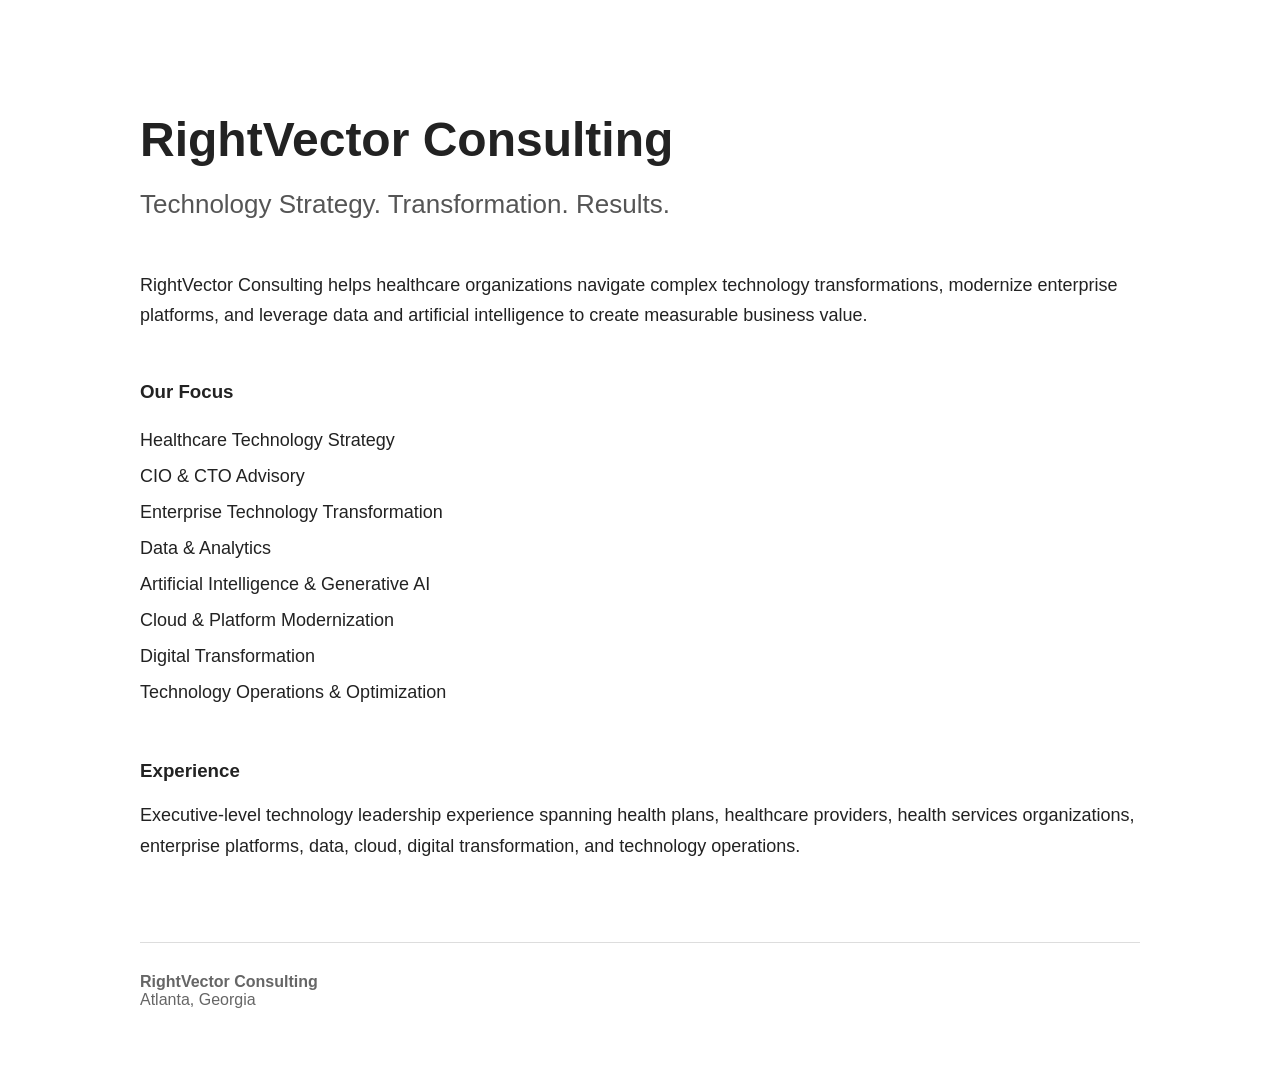
==== index.html @ 98f84974 "Create RightVector Consulting homepage" ====
<!DOCTYPE html>
<html lang="en">
<head>
    <meta charset="UTF-8">
    <meta name="viewport" content="width=device-width, initial-scale=1.0">

    <title>RightVector Consulting</title>

    <meta name="description"
          content="RightVector Consulting provides healthcare technology strategy,
          transformation, data, AI and executive advisory services.">

    <style>
        body {
            font-family: Arial, Helvetica, sans-serif;
            margin: 0;
            background: #ffffff;
            color: #222;
        }

        .container {
            max-width: 1000px;
            margin: auto;
            padding: 80px 30px;
        }

        h1 {
            font-size: 48px;
            margin-bottom: 10px;
        }

        h2 {
            font-size: 26px;
            font-weight: normal;
            color: #555;
            margin-bottom: 50px;
        }

        h3 {
            margin-top: 50px;
        }

        p {
            font-size: 18px;
            line-height: 1.7;
        }

        .services {
            line-height: 2;
            font-size: 18px;
        }

        footer {
            margin-top: 80px;
            padding-top: 30px;
            border-top: 1px solid #ddd;
            color: #666;
        }
    </style>
</head>

<body>

<div class="container">

    <h1>RightVector Consulting</h1>

    <h2>Technology Strategy. Transformation. Results.</h2>

    <p>
        RightVector Consulting helps healthcare organizations navigate
        complex technology transformations, modernize enterprise platforms,
        and leverage data and artificial intelligence to create measurable
        business value.
    </p>

    <h3>Our Focus</h3>

    <div class="services">
        Healthcare Technology Strategy<br>
        CIO & CTO Advisory<br>
        Enterprise Technology Transformation<br>
        Data & Analytics<br>
        Artificial Intelligence & Generative AI<br>
        Cloud & Platform Modernization<br>
        Digital Transformation<br>
        Technology Operations & Optimization
    </div>

    <h3>Experience</h3>

    <p>
        Executive-level technology leadership experience spanning health
        plans, healthcare providers, health services organizations,
        enterprise platforms, data, cloud, digital transformation,
        and technology operations.
    </p>

    <footer>
        <strong>RightVector Consulting</strong><br>
        Atlanta, Georgia
    </footer>

</div>

</body>
</html>
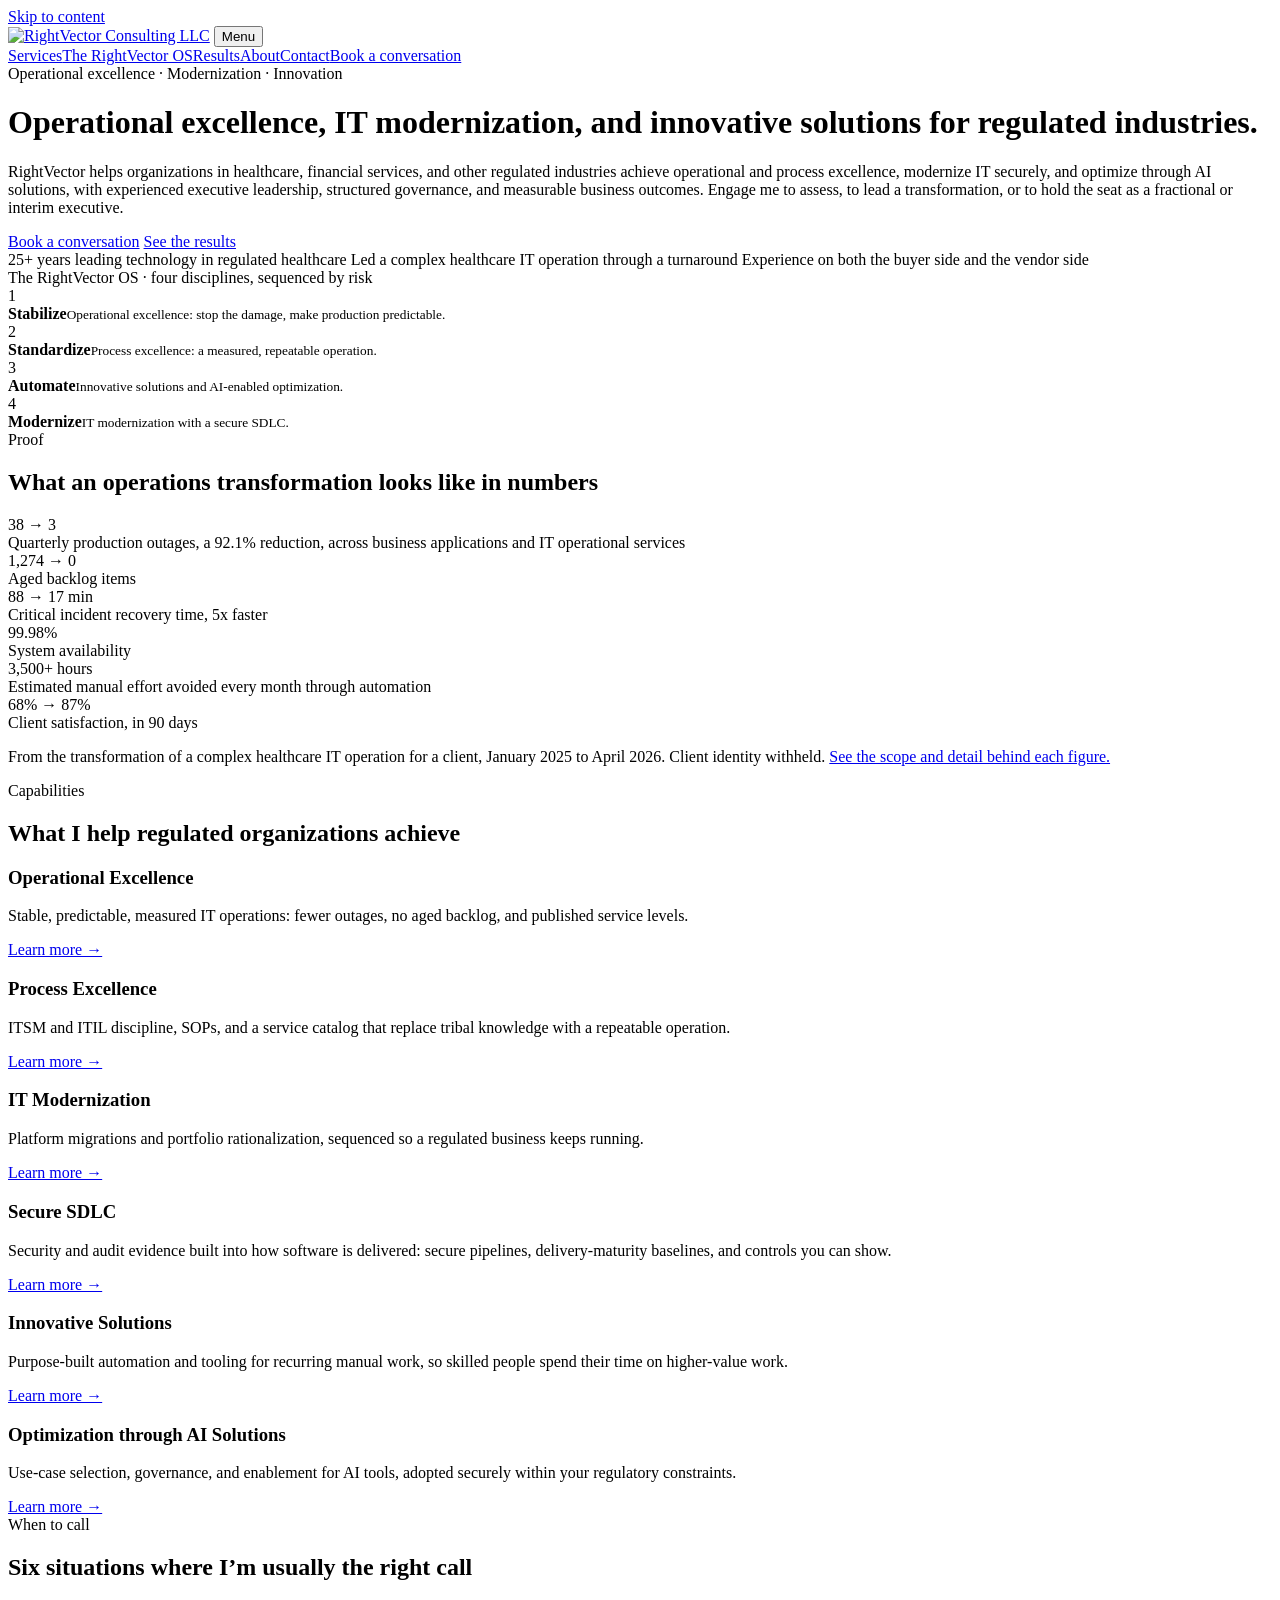
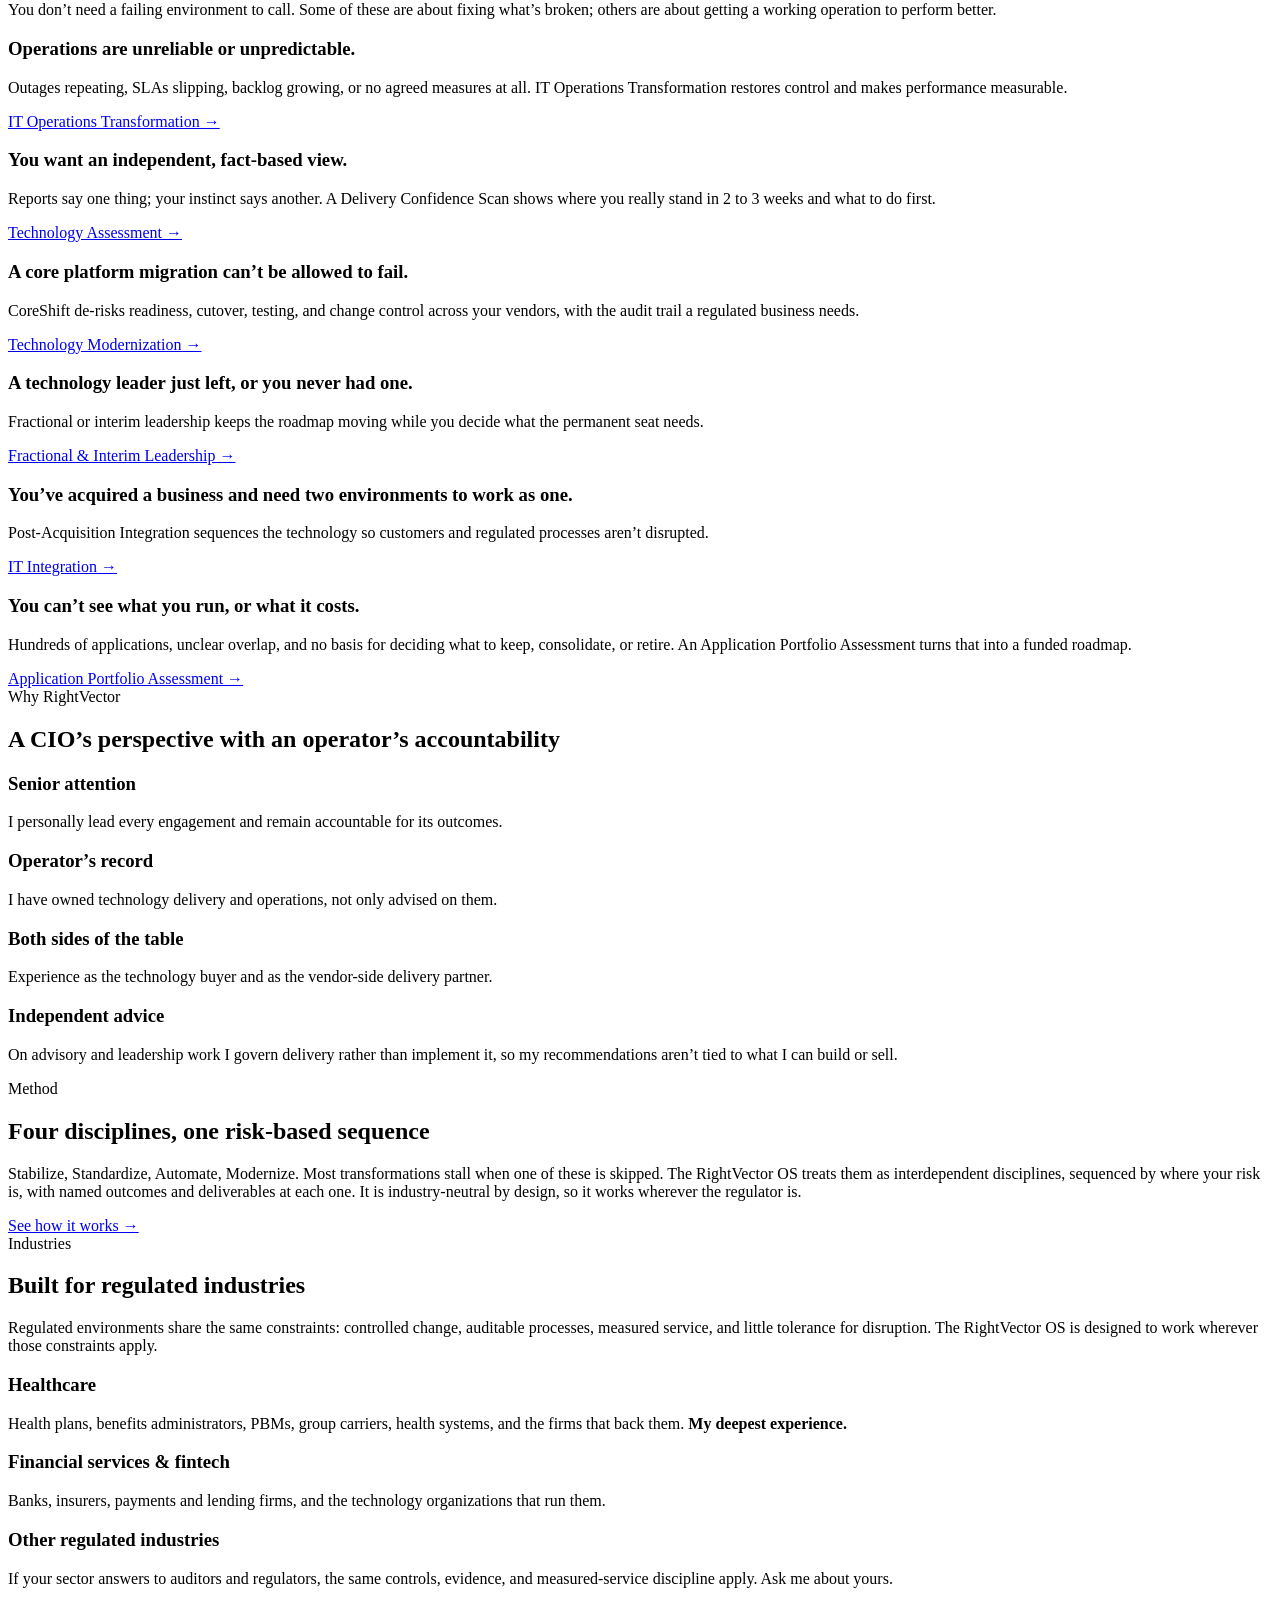
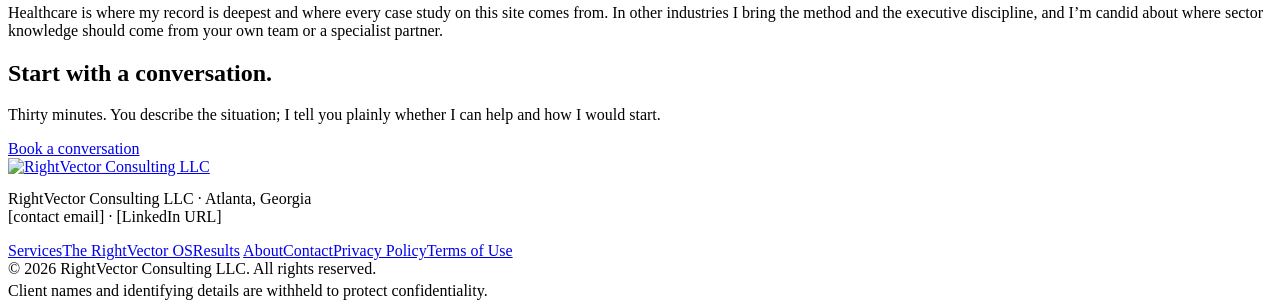
==== commit 08f1c4f3: "Update index.html" ====
--- a/index.html
+++ b/index.html
@@ -1,107 +1,166 @@
 <!DOCTYPE html>
 <html lang="en">
 <head>
-    <meta charset="UTF-8">
-    <meta name="viewport" content="width=device-width, initial-scale=1.0">
+<meta charset="utf-8">
+<meta name="viewport" content="width=device-width, initial-scale=1">
+<title>RightVector Consulting | Operational Excellence, IT Modernization &amp; Innovation</title>
+<meta name="description" content="Operational and process excellence, secure IT modernization, and AI-enabled optimization for healthcare and financial services organizations, led by an experienced executive.">
+<meta name="color-scheme" content="light dark">
+<meta property="og:type" content="website">
+<meta property="og:title" content="RightVector Consulting | Operational Excellence, IT Modernization &amp; Innovation">
+<meta property="og:description" content="Operational and process excellence, secure IT modernization, and AI-enabled optimization for healthcare and financial services organizations, led by an experienced executive.">
+<meta property="og:image" content="assets/rightvector-logo.png">
+<meta name="twitter:card" content="summary">
+<link rel="icon" type="image/png" sizes="32x32" href="assets/favicon-32.png">
+<link rel="icon" type="image/png" sizes="64x64" href="assets/favicon.png">
+<link rel="apple-touch-icon" href="assets/apple-touch-icon.png">
+<link rel="preconnect" href="https://fonts.googleapis.com">
+<link rel="preconnect" href="https://fonts.gstatic.com" crossorigin>
+<link href="https://fonts.googleapis.com/css2?family=Inter:wght@400;500;600;700&family=Space+Grotesk:wght@500;600;700&display=swap" rel="stylesheet">
+<link rel="stylesheet" href="styles.css">
+</head>
+<body>
+<a class="skip" href="#main">Skip to content</a>
+<nav class="top" aria-label="Main">
+  <div class="wrap">
+    <a class="brand" href="index.html" aria-label="RightVector Consulting LLC — home"><img class="logo-plate" src="assets/rightvector-logo-transparent.png" alt="RightVector Consulting LLC" width="155" height="44"></a>
+    <button class="nav-toggle" type="button" aria-expanded="false" aria-controls="nav-links">Menu</button>
+    <div class="nav-links" id="nav-links"><a href="services.html">Services</a><a href="os.html">The RightVector OS</a><a href="results.html">Results</a><a href="about.html">About</a><a href="contact.html">Contact</a><a class="nav-cta" href="contact.html#schedule">Book a conversation</a></div>
+  </div>
+</nav>
+<main id="main">
 
-    <title>RightVector Consulting</title>
+<header class="hero">
+  <div class="wrap">
+    <div>
+      <span class="kicker">Operational excellence · Modernization · Innovation</span>
+      <h1>Operational excellence, IT modernization, <span class="grad">and innovative solutions for regulated industries.</span></h1>
+      <p class="lead">RightVector helps organizations in healthcare, financial services, and other regulated industries achieve operational and process excellence, modernize IT securely, and optimize through AI solutions, with experienced executive leadership, structured governance, and measurable business outcomes. Engage me to assess, to lead a transformation, or to hold the seat as a fractional or interim executive.</p>
+      <div class="btn-row">
+        <a class="btn btn-primary" href="contact.html#schedule">Book a conversation</a>
+        <a class="btn btn-ghost" href="results.html">See the results</a>
+      </div>
+      <div class="trust">
+        <span>25+ years leading technology in regulated healthcare</span>
+        <span>Led a complex healthcare IT operation through a turnaround</span>
+        <span>Experience on both the buyer side and the vendor side</span>
+      </div>
+    </div>
+    <div class="ladder" aria-label="The RightVector OS: four disciplines">
+      <div class="cap">The RightVector OS · four disciplines, sequenced by risk</div>
+      <div class="step"><span class="n">1</span><div><b>Stabilize</b><small>Operational excellence: stop the damage, make production predictable.</small></div></div>
+      <div class="step"><span class="n">2</span><div><b>Standardize</b><small>Process excellence: a measured, repeatable operation.</small></div></div>
+      <div class="step"><span class="n">3</span><div><b>Automate</b><small>Innovative solutions and AI-enabled optimization.</small></div></div>
+      <div class="step"><span class="n">4</span><div><b>Modernize</b><small>IT modernization with a secure SDLC.</small></div></div>
+    </div>
+  </div>
+</header>
 
-    <meta name="description"
-          content="RightVector Consulting provides healthcare technology strategy,
-          transformation, data, AI and executive advisory services.">
+<section class="alt" aria-labelledby="proof">
+  <div class="wrap">
+    <div class="sec-head"><span class="kicker">Proof</span><h2 id="proof">What an operations transformation looks like in numbers</h2></div>
+    <div class="stats">
+      <div class="stat"><div class="fig">38 → 3</div><div class="cap">Quarterly production outages, a 92.1% reduction, across business applications and IT operational services</div></div>
+      <div class="stat"><div class="fig">1,274 → 0</div><div class="cap">Aged backlog items</div></div>
+      <div class="stat"><div class="fig">88 → 17 min</div><div class="cap">Critical incident recovery time, 5x faster</div></div>
+      <div class="stat"><div class="fig">99.98%</div><div class="cap">System availability</div></div>
+      <div class="stat"><div class="fig">3,500+ hours</div><div class="cap">Estimated manual effort avoided every month through automation</div></div>
+      <div class="stat"><div class="fig">68% → 87%</div><div class="cap">Client satisfaction, in 90 days</div></div>
+    </div>
+    <p class="footnote">From the transformation of a complex healthcare IT operation for a client, January 2025 to April 2026. Client identity withheld. <a href="results.html">See the scope and detail behind each figure.</a></p>
+  </div>
+</section>
 
-    <style>
-        body {
-            font-family: Arial, Helvetica, sans-serif;
-            margin: 0;
-            background: #ffffff;
-            color: #222;
-        }
+<section aria-labelledby="caps">
+  <div class="wrap">
+    <div class="sec-head"><span class="kicker">Capabilities</span><h2 id="caps">What I help regulated organizations achieve</h2></div>
+    <div class="grid six">
+      <div class="card accent"><h3>Operational Excellence</h3><p>Stable, predictable, measured IT operations: fewer outages, no aged backlog, and published service levels.</p><a class="more" href="services.html#operations">Learn more →</a></div>
+      <div class="card accent"><h3>Process Excellence</h3><p>ITSM and ITIL discipline, SOPs, and a service catalog that replace tribal knowledge with a repeatable operation.</p><a class="more" href="services.html#operations">Learn more →</a></div>
+      <div class="card accent"><h3>IT Modernization</h3><p>Platform migrations and portfolio rationalization, sequenced so a regulated business keeps running.</p><a class="more" href="services.html#coreshift">Learn more →</a></div>
+      <div class="card accent"><h3>Secure SDLC</h3><p>Security and audit evidence built into how software is delivered: secure pipelines, delivery-maturity baselines, and controls you can show.</p><a class="more" href="services.html#secure-sdlc">Learn more →</a></div>
+      <div class="card accent"><h3>Innovative Solutions</h3><p>Purpose-built automation and tooling for recurring manual work, so skilled people spend their time on higher-value work.</p><a class="more" href="services.html#innovation">Learn more →</a></div>
+      <div class="card accent"><h3>Optimization through AI Solutions</h3><p>Use-case selection, governance, and enablement for AI tools, adopted securely within your regulatory constraints.</p><a class="more" href="services.html#innovation">Learn more →</a></div>
+    </div>
+  </div>
+</section>
 
-        .container {
-            max-width: 1000px;
-            margin: auto;
-            padding: 80px 30px;
-        }
+<section class="alt" aria-labelledby="when">
+  <div class="wrap">
+    <div class="sec-head"><span class="kicker">When to call</span><h2 id="when">Six situations where I’m usually the right call</h2>
+      <p class="lead">You don’t need a failing environment to call. Some of these are about fixing what’s broken; others are about getting a working operation to perform better.</p></div>
+    <div class="grid six">
+      <div class="card"><h3>Operations are unreliable or unpredictable.</h3><p>Outages repeating, SLAs slipping, backlog growing, or no agreed measures at all. IT Operations Transformation restores control and makes performance measurable.</p><a class="more" href="services.html#operations">IT Operations Transformation →</a></div>
+      <div class="card"><h3>You want an independent, fact-based view.</h3><p>Reports say one thing; your instinct says another. A Delivery Confidence Scan shows where you really stand in 2 to 3 weeks and what to do first.</p><a class="more" href="services.html#scan">Technology Assessment →</a></div>
+      <div class="card"><h3>A core platform migration can’t be allowed to fail.</h3><p>CoreShift de-risks readiness, cutover, testing, and change control across your vendors, with the audit trail a regulated business needs.</p><a class="more" href="services.html#coreshift">Technology Modernization →</a></div>
+      <div class="card"><h3>A technology leader just left, or you never had one.</h3><p>Fractional or interim leadership keeps the roadmap moving while you decide what the permanent seat needs.</p><a class="more" href="services.html#leadership">Fractional &amp; Interim Leadership →</a></div>
+      <div class="card"><h3>You’ve acquired a business and need two environments to work as one.</h3><p>Post-Acquisition Integration sequences the technology so customers and regulated processes aren’t disrupted.</p><a class="more" href="services.html#integration">IT Integration →</a></div>
+      <div class="card"><h3>You can’t see what you run, or what it costs.</h3><p>Hundreds of applications, unclear overlap, and no basis for deciding what to keep, consolidate, or retire. An Application Portfolio Assessment turns that into a funded roadmap.</p><a class="more" href="services.html#portfolio">Application Portfolio Assessment →</a></div>
+    </div>
+  </div>
+</section>
 
-        h1 {
-            font-size: 48px;
-            margin-bottom: 10px;
-        }
+<section aria-labelledby="why">
+  <div class="wrap">
+    <div class="sec-head"><span class="kicker">Why RightVector</span><h2 id="why">A CIO’s perspective with an operator’s accountability</h2></div>
+    <div class="grid four">
+      <div class="card"><h3>Senior attention</h3><p>I personally lead every engagement and remain accountable for its outcomes.</p></div>
+      <div class="card"><h3>Operator’s record</h3><p>I have owned technology delivery and operations, not only advised on them.</p></div>
+      <div class="card"><h3>Both sides of the table</h3><p>Experience as the technology buyer and as the vendor-side delivery partner.</p></div>
+      <div class="card"><h3>Independent advice</h3><p>On advisory and leadership work I govern delivery rather than implement it, so my recommendations aren’t tied to what I can build or sell.</p></div>
+    </div>
+  </div>
+</section>
 
-        h2 {
-            font-size: 26px;
-            font-weight: normal;
-            color: #555;
-            margin-bottom: 50px;
-        }
+<section class="alt" aria-labelledby="method">
+  <div class="wrap narrow">
+    <span class="kicker">Method</span>
+    <h2 id="method">Four disciplines, one risk-based sequence</h2>
+    <p class="lead">Stabilize, Standardize, Automate, Modernize. Most transformations stall when one of these is skipped. The RightVector OS treats them as interdependent disciplines, sequenced by where your risk is, with named outcomes and deliverables at each one. It is industry-neutral by design, so it works wherever the regulator is.</p>
+    <a class="btn btn-ghost" href="os.html">See how it works →</a>
+  </div>
+</section>
 
-        h3 {
-            margin-top: 50px;
-        }
+<section aria-labelledby="who">
+  <div class="wrap">
+    <div class="sec-head"><span class="kicker">Industries</span><h2 id="who">Built for regulated industries</h2>
+      <p class="lead">Regulated environments share the same constraints: controlled change, auditable processes, measured service, and little tolerance for disruption. The RightVector OS is designed to work wherever those constraints apply.</p></div>
+    <div class="grid">
+      <div class="card"><h3>Healthcare</h3><p>Health plans, benefits administrators, PBMs, group carriers, health systems, and the firms that back them. <b>My deepest experience.</b></p></div>
+      <div class="card"><h3>Financial services &amp; fintech</h3><p>Banks, insurers, payments and lending firms, and the technology organizations that run them.</p></div>
+      <div class="card"><h3>Other regulated industries</h3><p>If your sector answers to auditors and regulators, the same controls, evidence, and measured-service discipline apply. Ask me about yours.</p></div>
+    </div>
+    <p class="footnote">Healthcare is where my record is deepest and where every case study on this site comes from. In other industries I bring the method and the executive discipline, and I’m candid about where sector knowledge should come from your own team or a specialist partner.</p>
+  </div>
+</section>
 
-        p {
-            font-size: 18px;
-            line-height: 1.7;
-        }
+<div class="final"><div class="wrap">
+  <h2>Start with a conversation.</h2>
+  <p>Thirty minutes. You describe the situation; I tell you plainly whether I can help and how I would start.</p>
+  <div class="btn-row"><a class="btn btn-primary" href="contact.html#schedule">Book a conversation</a></div>
+</div></div>
 
-        .services {
-            line-height: 2;
-            font-size: 18px;
-        }
-
-        footer {
-            margin-top: 80px;
-            padding-top: 30px;
-            border-top: 1px solid #ddd;
-            color: #666;
-        }
-    </style>
-</head>
-
-<body>
-
-<div class="container">
-
-    <h1>RightVector Consulting</h1>
-
-    <h2>Technology Strategy. Transformation. Results.</h2>
-
-    <p>
-        RightVector Consulting helps healthcare organizations navigate
-        complex technology transformations, modernize enterprise platforms,
-        and leverage data and artificial intelligence to create measurable
-        business value.
-    </p>
-
-    <h3>Our Focus</h3>
-
-    <div class="services">
-        Healthcare Technology Strategy<br>
-        CIO & CTO Advisory<br>
-        Enterprise Technology Transformation<br>
-        Data & Analytics<br>
-        Artificial Intelligence & Generative AI<br>
-        Cloud & Platform Modernization<br>
-        Digital Transformation<br>
-        Technology Operations & Optimization
+</main>
+<footer>
+  <div class="wrap">
+    <div class="cols">
+      <div>
+        <a href="index.html" aria-label="RightVector Consulting LLC — home"><img class="logo-plate" src="assets/rightvector-logo-transparent.png" alt="RightVector Consulting LLC" width="134" height="38"></a>
+        <p style="margin-top:14px">RightVector Consulting LLC · Atlanta, Georgia<br>
+        <span class="ph" data-rv="email">[contact email]</span> · <span class="ph" data-rv="linkedin">[LinkedIn URL]</span></p>
+      </div>
+      <div class="links">
+        <a href="services.html">Services</a><a href="os.html">The RightVector OS</a><a href="results.html">Results</a>
+        <a href="about.html">About</a><a href="contact.html">Contact</a><a href="privacy.html">Privacy Policy</a><a href="terms.html">Terms of Use</a>
+      </div>
     </div>
-
-    <h3>Experience</h3>
-
-    <p>
-        Executive-level technology leadership experience spanning health
-        plans, healthcare providers, health services organizations,
-        enterprise platforms, data, cloud, digital transformation,
-        and technology operations.
-    </p>
-
-    <footer>
-        <strong>RightVector Consulting</strong><br>
-        Atlanta, Georgia
-    </footer>
-
-</div>
-
+    <div class="legal">
+      <p style="margin:0 0 4px">© 2026 RightVector Consulting LLC. All rights reserved.</p>
+      <p style="margin:0">Client names and identifying details are withheld to protect confidentiality.</p>
+    </div>
+  </div>
+</footer>
+<script src="assets/config.js"></script>
+<script src="assets/site.js"></script>
 </body>
 </html>
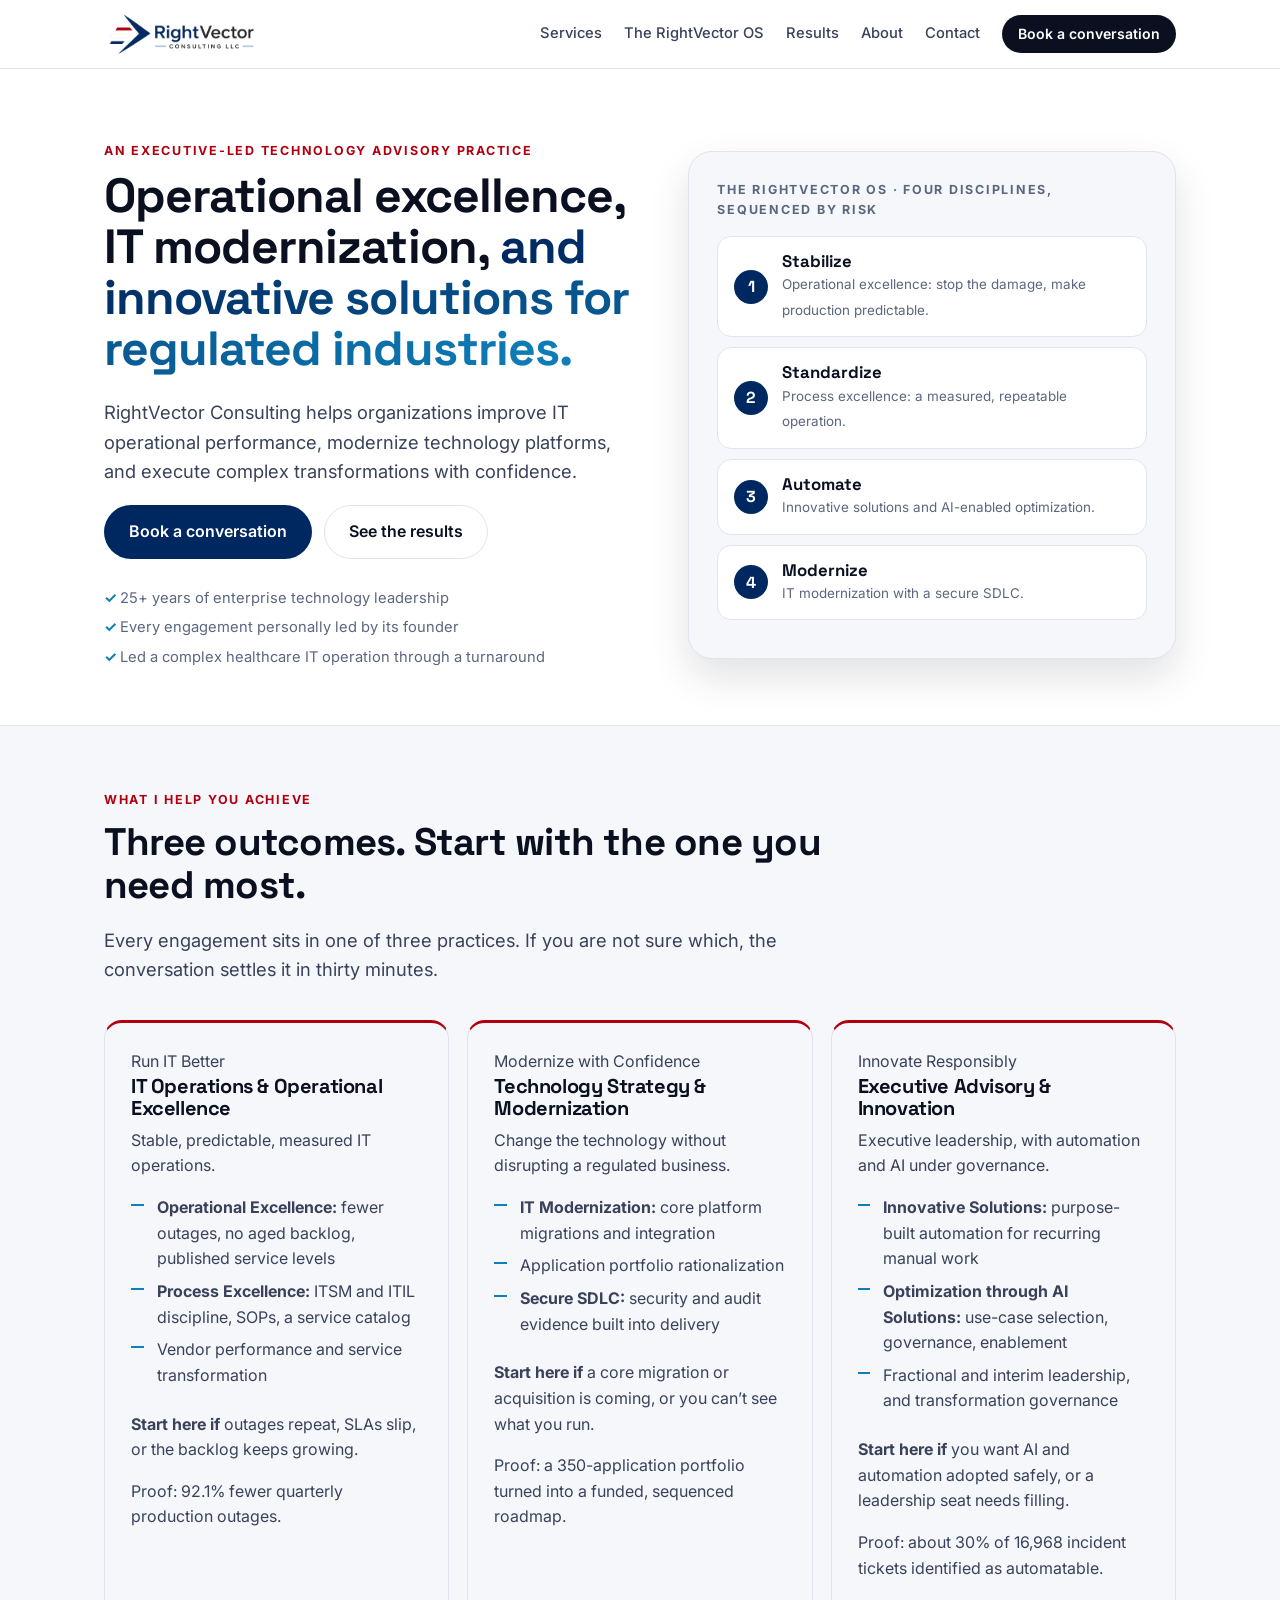
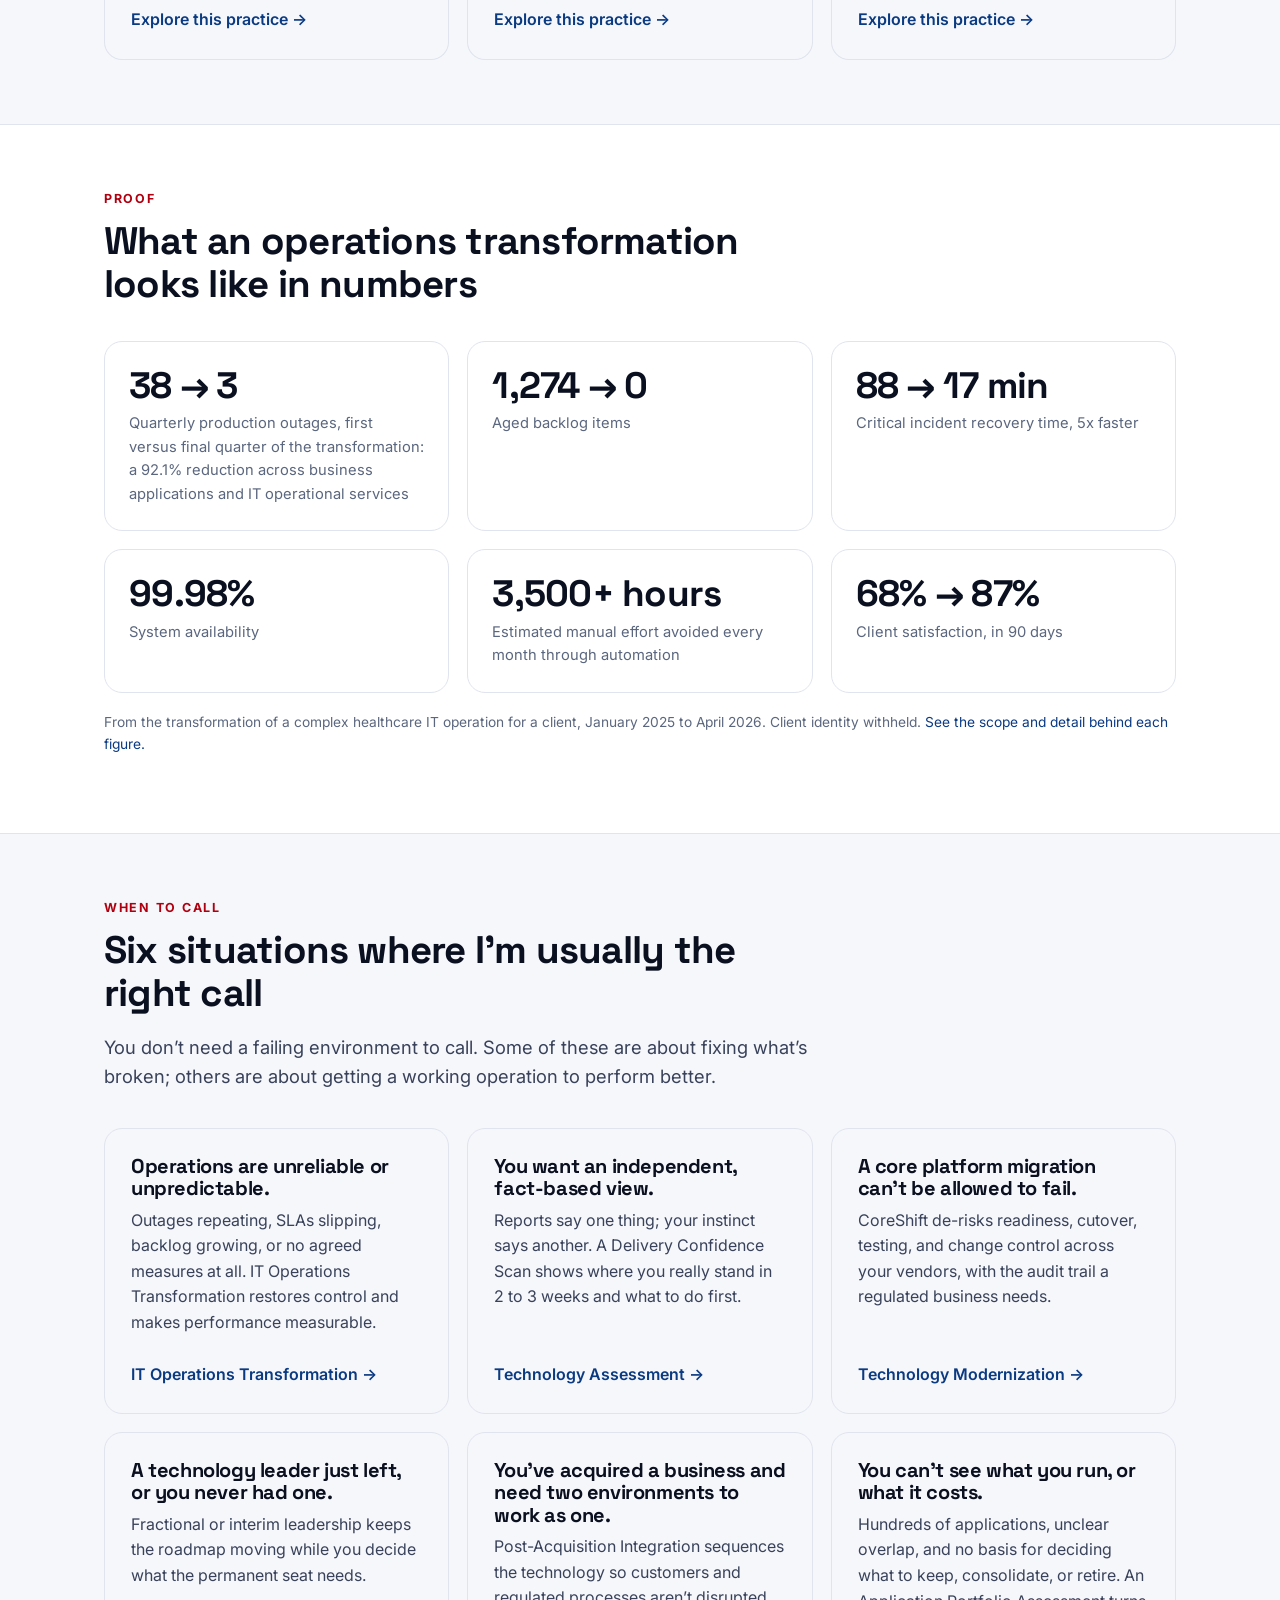
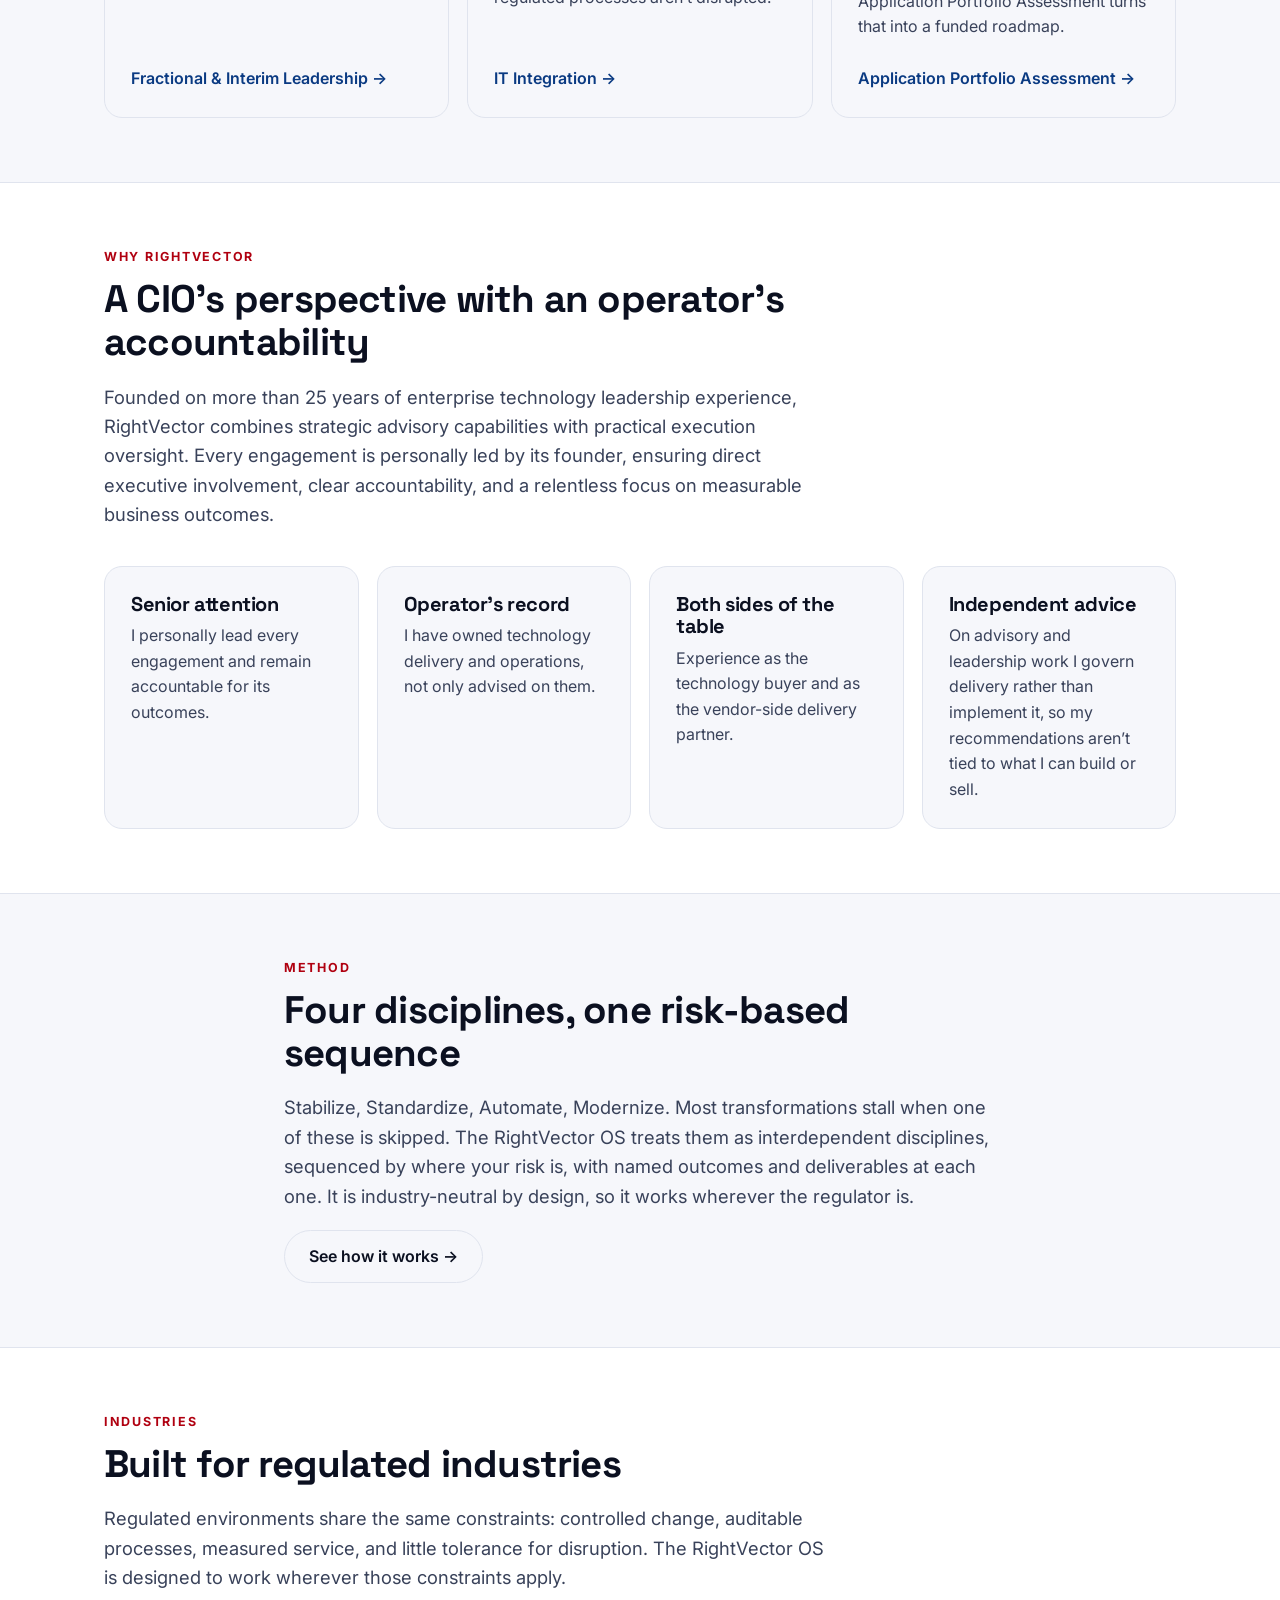
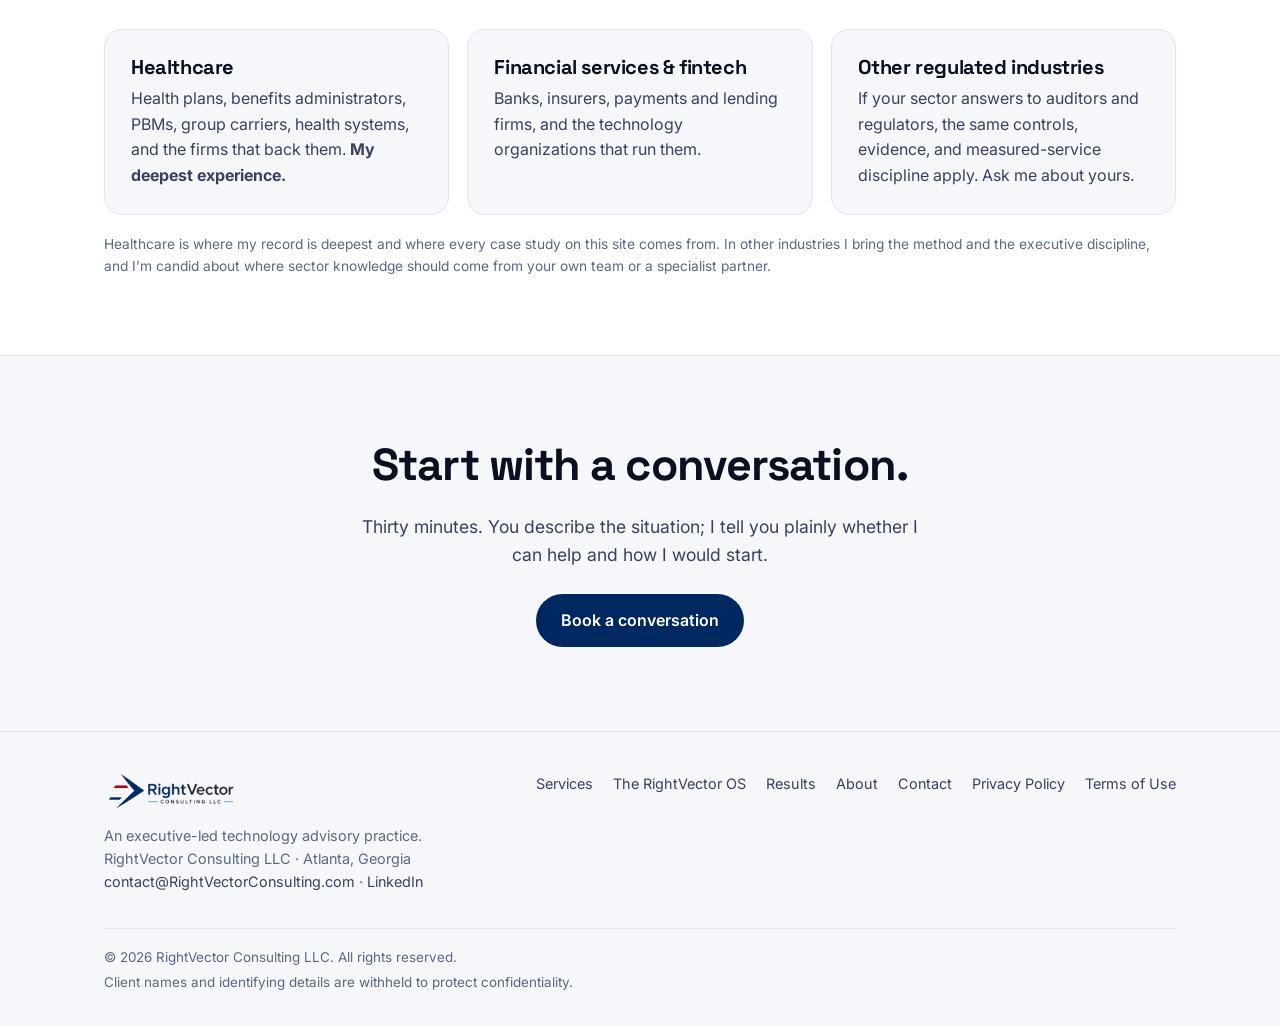
==== commit 3680fe4d: "Update index.html" ====
--- a/index.html
+++ b/index.html
@@ -3,12 +3,12 @@
 <head>
 <meta charset="utf-8">
 <meta name="viewport" content="width=device-width, initial-scale=1">
-<title>RightVector Consulting | Operational Excellence, IT Modernization &amp; Innovation</title>
-<meta name="description" content="Operational and process excellence, secure IT modernization, and AI-enabled optimization for healthcare and financial services organizations, led by an experienced executive.">
+<title>RightVector Consulting | Executive-Led Technology Advisory</title>
+<meta name="description" content="An executive-led technology advisory practice. RightVector helps organizations improve IT operational performance, modernize technology platforms, and execute complex transformations with confidence.">
 <meta name="color-scheme" content="light dark">
 <meta property="og:type" content="website">
-<meta property="og:title" content="RightVector Consulting | Operational Excellence, IT Modernization &amp; Innovation">
-<meta property="og:description" content="Operational and process excellence, secure IT modernization, and AI-enabled optimization for healthcare and financial services organizations, led by an experienced executive.">
+<meta property="og:title" content="RightVector Consulting | Executive-Led Technology Advisory">
+<meta property="og:description" content="An executive-led technology advisory practice. RightVector helps organizations improve IT operational performance, modernize technology platforms, and execute complex transformations with confidence.">
 <meta property="og:image" content="assets/rightvector-logo.png">
 <meta name="twitter:card" content="summary">
 <link rel="icon" type="image/png" sizes="32x32" href="assets/favicon-32.png">
@@ -33,17 +33,17 @@
 <header class="hero">
   <div class="wrap">
     <div>
-      <span class="kicker">Operational excellence · Modernization · Innovation</span>
+      <span class="kicker">An executive-led technology advisory practice</span>
       <h1>Operational excellence, IT modernization, <span class="grad">and innovative solutions for regulated industries.</span></h1>
-      <p class="lead">RightVector helps organizations in healthcare, financial services, and other regulated industries achieve operational and process excellence, modernize IT securely, and optimize through AI solutions, with experienced executive leadership, structured governance, and measurable business outcomes. Engage me to assess, to lead a transformation, or to hold the seat as a fractional or interim executive.</p>
+      <p class="lead">RightVector Consulting helps organizations improve IT operational performance, modernize technology platforms, and execute complex transformations with confidence.</p>
       <div class="btn-row">
         <a class="btn btn-primary" href="contact.html#schedule">Book a conversation</a>
         <a class="btn btn-ghost" href="results.html">See the results</a>
       </div>
       <div class="trust">
-        <span>25+ years leading technology in regulated healthcare</span>
+        <span>25+ years of enterprise technology leadership</span>
+        <span>Every engagement personally led by its founder</span>
         <span>Led a complex healthcare IT operation through a turnaround</span>
-        <span>Experience on both the buyer side and the vendor side</span>
       </div>
     </div>
     <div class="ladder" aria-label="The RightVector OS: four disciplines">
@@ -56,11 +56,38 @@
   </div>
 </header>
 
-<section class="alt" aria-labelledby="proof">
+<section class="alt" aria-labelledby="caps">
+  <div class="wrap">
+    <div class="sec-head"><span class="kicker">What I help you achieve</span><h2 id="caps">Three outcomes. Start with the one you need most.</h2>
+      <p class="lead">Every engagement sits in one of three practices. If you are not sure which, the conversation settles it in thirty minutes.</p></div>
+    <div class="grid">
+      <div class="card accent pillar"><span class="pillar-tag">Run IT Better</span><h3>IT Operations &amp; Operational Excellence</h3>
+        <p>Stable, predictable, measured IT operations.</p>
+        <ul class="checks"><li><b>Operational Excellence:</b> fewer outages, no aged backlog, published service levels</li><li><b>Process Excellence:</b> ITSM and ITIL discipline, SOPs, a service catalog</li><li>Vendor performance and service transformation</li></ul>
+        <p class="start"><b>Start here if</b> outages repeat, SLAs slip, or the backlog keeps growing.</p>
+        <p class="proof">Proof: 92.1% fewer quarterly production outages.</p>
+        <a class="more" href="services.html#practice-ops">Explore this practice →</a></div>
+      <div class="card accent pillar"><span class="pillar-tag">Modernize with Confidence</span><h3>Technology Strategy &amp; Modernization</h3>
+        <p>Change the technology without disrupting a regulated business.</p>
+        <ul class="checks"><li><b>IT Modernization:</b> core platform migrations and integration</li><li>Application portfolio rationalization</li><li><b>Secure SDLC:</b> security and audit evidence built into delivery</li></ul>
+        <p class="start"><b>Start here if</b> a core migration or acquisition is coming, or you can’t see what you run.</p>
+        <p class="proof">Proof: a 350-application portfolio turned into a funded, sequenced roadmap.</p>
+        <a class="more" href="services.html#practice-strategy">Explore this practice →</a></div>
+      <div class="card accent pillar"><span class="pillar-tag">Innovate Responsibly</span><h3>Executive Advisory &amp; Innovation</h3>
+        <p>Executive leadership, with automation and AI under governance.</p>
+        <ul class="checks"><li><b>Innovative Solutions:</b> purpose-built automation for recurring manual work</li><li><b>Optimization through AI Solutions:</b> use-case selection, governance, enablement</li><li>Fractional and interim leadership, and transformation governance</li></ul>
+        <p class="start"><b>Start here if</b> you want AI and automation adopted safely, or a leadership seat needs filling.</p>
+        <p class="proof">Proof: about 30% of 16,968 incident tickets identified as automatable.</p>
+        <a class="more" href="services.html#practice-advisory">Explore this practice →</a></div>
+    </div>
+  </div>
+</section>
+
+<section aria-labelledby="proof">
   <div class="wrap">
     <div class="sec-head"><span class="kicker">Proof</span><h2 id="proof">What an operations transformation looks like in numbers</h2></div>
     <div class="stats">
-      <div class="stat"><div class="fig">38 → 3</div><div class="cap">Quarterly production outages, a 92.1% reduction, across business applications and IT operational services</div></div>
+      <div class="stat"><div class="fig">38 → 3</div><div class="cap">Quarterly production outages, first versus final quarter of the transformation: a 92.1% reduction across business applications and IT operational services</div></div>
       <div class="stat"><div class="fig">1,274 → 0</div><div class="cap">Aged backlog items</div></div>
       <div class="stat"><div class="fig">88 → 17 min</div><div class="cap">Critical incident recovery time, 5x faster</div></div>
       <div class="stat"><div class="fig">99.98%</div><div class="cap">System availability</div></div>
@@ -68,20 +95,6 @@
       <div class="stat"><div class="fig">68% → 87%</div><div class="cap">Client satisfaction, in 90 days</div></div>
     </div>
     <p class="footnote">From the transformation of a complex healthcare IT operation for a client, January 2025 to April 2026. Client identity withheld. <a href="results.html">See the scope and detail behind each figure.</a></p>
-  </div>
-</section>
-
-<section aria-labelledby="caps">
-  <div class="wrap">
-    <div class="sec-head"><span class="kicker">Capabilities</span><h2 id="caps">What I help regulated organizations achieve</h2></div>
-    <div class="grid six">
-      <div class="card accent"><h3>Operational Excellence</h3><p>Stable, predictable, measured IT operations: fewer outages, no aged backlog, and published service levels.</p><a class="more" href="services.html#operations">Learn more →</a></div>
-      <div class="card accent"><h3>Process Excellence</h3><p>ITSM and ITIL discipline, SOPs, and a service catalog that replace tribal knowledge with a repeatable operation.</p><a class="more" href="services.html#operations">Learn more →</a></div>
-      <div class="card accent"><h3>IT Modernization</h3><p>Platform migrations and portfolio rationalization, sequenced so a regulated business keeps running.</p><a class="more" href="services.html#coreshift">Learn more →</a></div>
-      <div class="card accent"><h3>Secure SDLC</h3><p>Security and audit evidence built into how software is delivered: secure pipelines, delivery-maturity baselines, and controls you can show.</p><a class="more" href="services.html#secure-sdlc">Learn more →</a></div>
-      <div class="card accent"><h3>Innovative Solutions</h3><p>Purpose-built automation and tooling for recurring manual work, so skilled people spend their time on higher-value work.</p><a class="more" href="services.html#innovation">Learn more →</a></div>
-      <div class="card accent"><h3>Optimization through AI Solutions</h3><p>Use-case selection, governance, and enablement for AI tools, adopted securely within your regulatory constraints.</p><a class="more" href="services.html#innovation">Learn more →</a></div>
-    </div>
   </div>
 </section>
 
@@ -102,7 +115,8 @@
 
 <section aria-labelledby="why">
   <div class="wrap">
-    <div class="sec-head"><span class="kicker">Why RightVector</span><h2 id="why">A CIO’s perspective with an operator’s accountability</h2></div>
+    <div class="sec-head"><span class="kicker">Why RightVector</span><h2 id="why">A CIO’s perspective with an operator’s accountability</h2>
+      <p class="lead">Founded on more than 25 years of enterprise technology leadership experience, RightVector combines strategic advisory capabilities with practical execution oversight. Every engagement is personally led by its founder, ensuring direct executive involvement, clear accountability, and a relentless focus on measurable business outcomes.</p></div>
     <div class="grid four">
       <div class="card"><h3>Senior attention</h3><p>I personally lead every engagement and remain accountable for its outcomes.</p></div>
       <div class="card"><h3>Operator’s record</h3><p>I have owned technology delivery and operations, not only advised on them.</p></div>
@@ -146,7 +160,7 @@
     <div class="cols">
       <div>
         <a href="index.html" aria-label="RightVector Consulting LLC — home"><img class="logo-plate" src="assets/rightvector-logo-transparent.png" alt="RightVector Consulting LLC" width="134" height="38"></a>
-        <p style="margin-top:14px">RightVector Consulting LLC · Atlanta, Georgia<br>
+        <p style="margin-top:14px">An executive-led technology advisory practice.<br>RightVector Consulting LLC · Atlanta, Georgia<br>
         <span class="ph" data-rv="email">[contact email]</span> · <span class="ph" data-rv="linkedin">[LinkedIn URL]</span></p>
       </div>
       <div class="links">
--- a/styles.css
+++ b/styles.css
@@ -0,0 +1,259 @@
+/* RightVector Consulting LLC — shared styles
+   Design system mirrors the RecallForge pages (tokens, type, cards, nav, CTA band),
+   recolored to the RightVector logo palette: navy, red accent, teal rule. */
+
+:root {
+  color-scheme: light dark;
+  --bg: #FFFFFF;
+  --bg-2: #F6F7FB;
+  --surface: #F6F7FB;
+  --surface-2: #ECEFF6;
+  --border: #E0E4EE;
+  --text: #0B1020;
+  --body: #39425A;
+  --muted: #5B677F;
+  --navy: #002860;
+  --navy-2: #0A3A82;
+  --teal: #0E7FB8;
+  --red: #B00010;
+  --accent-text: #B00010;      /* kicker labels */
+  --link: #0A3A82;
+  --grad-a: #002860;
+  --grad-b: #0E7FB8;
+  --nav-bg: rgba(255, 255, 255, 0.85);
+  --shadow: 0 18px 40px rgba(11, 16, 32, 0.12);
+  --ph-bg: #FFF4C2;
+  --ph-text: #5A4500;
+  --radius: 18px;
+  --max: 1120px;
+}
+
+@media (prefers-color-scheme: dark) {
+  :root {
+    --bg: #0B1020;
+    --bg-2: #0F1630;
+    --surface: #131B38;
+    --surface-2: #1A2447;
+    --border: #243055;
+    --text: #F2F5FF;
+    --body: #C3CBE0;
+    --muted: #93A0BE;
+    --navy: #7DA9F2;
+    --navy-2: #9DBFFA;
+    --teal: #4DB6E8;
+    --red: #FF6B6B;
+    --accent-text: #FF8A8A;
+    --link: #9DBFFA;
+    --grad-a: #9DBFFA;
+    --grad-b: #4DB6E8;
+    --nav-bg: rgba(11, 16, 32, 0.85);
+    --shadow: 0 18px 40px rgba(0, 0, 0, 0.5);
+    --ph-bg: #4A3C00;
+    --ph-text: #FFE9A0;
+  }
+}
+
+* { box-sizing: border-box; }
+html { scroll-behavior: smooth; }
+body {
+  margin: 0;
+  font-family: Inter, system-ui, -apple-system, "Segoe UI", Roboto, sans-serif;
+  background: var(--bg);
+  color: var(--body);
+  line-height: 1.6;
+  -webkit-font-smoothing: antialiased;
+}
+img { max-width: 100%; display: block; }
+a { color: var(--link); text-decoration: none; }
+a:hover { text-decoration: underline; }
+h1, h2, h3, .brand { font-family: "Space Grotesk", Inter, sans-serif; letter-spacing: -0.02em; color: var(--text); }
+h1, h2, h3 { margin: 0 0 .5em; line-height: 1.12; }
+h2 { font-size: clamp(1.7rem, 3.4vw, 2.4rem); }
+h3 { font-size: 1.25rem; }
+p { margin: 0 0 1em; }
+ul { margin: 0 0 1em; padding-left: 1.2em; }
+li { margin-bottom: .45em; }
+
+.wrap { max-width: var(--max); margin: 0 auto; padding: 0 24px; }
+.narrow { max-width: 760px; }
+.skip { position: absolute; left: -999px; top: 0; background: var(--text); color: var(--bg); padding: 8px 14px; border-radius: 0 0 8px 8px; z-index: 50; }
+.skip:focus { left: 16px; }
+:focus-visible { outline: 3px solid var(--teal); outline-offset: 2px; border-radius: 6px; }
+
+/* ---------- Nav ---------- */
+nav.top { position: sticky; top: 0; z-index: 20; backdrop-filter: blur(14px); -webkit-backdrop-filter: blur(14px); background: var(--nav-bg); border-bottom: 1px solid var(--border); }
+nav.top .wrap { display: flex; align-items: center; justify-content: space-between; height: 68px; gap: 16px; }
+.brand { display: flex; align-items: center; }
+.logo-plate { display: block; height: 44px; width: auto; }
+@media (prefers-color-scheme: dark) {
+  .logo-plate { background: #fff; padding: 4px 10px; border-radius: 10px; height: 46px; box-sizing: border-box; }
+}
+.nav-links { display: flex; align-items: center; gap: 22px; font-size: .92rem; font-weight: 500; }
+.nav-links a { color: var(--body); }
+.nav-links a:hover, .nav-links a[aria-current="page"] { color: var(--text); text-decoration: none; }
+.nav-links a[aria-current="page"] { box-shadow: 0 2px 0 var(--red); padding-bottom: 2px; }
+.nav-cta { padding: 8px 16px; border-radius: 999px; background: var(--text); color: var(--bg) !important; font-weight: 600; font-size: .88rem; white-space: nowrap; }
+.nav-cta:hover { text-decoration: none; opacity: .9; }
+.nav-toggle { display: none; background: none; border: 1px solid var(--border); color: var(--text); border-radius: 10px; padding: 8px 12px; font: inherit; font-weight: 600; cursor: pointer; }
+
+/* ---------- Buttons ---------- */
+.btn { display: inline-block; padding: 13px 24px; border-radius: 999px; font-weight: 600; font-size: 1rem; border: 1.5px solid transparent; transition: transform .15s, opacity .15s; }
+.btn:hover { text-decoration: none; transform: translateY(-1px); }
+.btn-primary { background: var(--navy); color: #fff; }
+@media (prefers-color-scheme: dark) { .btn-primary { background: var(--navy); color: #0B1020; } }
+.btn-ghost { border-color: var(--border); color: var(--text); background: transparent; }
+.btn-ghost:hover { border-color: var(--text); }
+.btn-row { display: flex; flex-wrap: wrap; gap: 12px; margin-top: 8px; }
+
+/* ---------- Text helpers ---------- */
+.kicker { color: var(--accent-text); font-weight: 700; font-size: .78rem; letter-spacing: .14em; text-transform: uppercase; margin-bottom: .8em; display: block; }
+.grad { background: linear-gradient(90deg, var(--grad-a), var(--grad-b)); -webkit-background-clip: text; background-clip: text; color: transparent; }
+.lead { font-size: 1.15rem; color: var(--body); max-width: 60ch; }
+.muted { color: var(--muted); }
+.small { font-size: .88rem; }
+.ph { background: var(--ph-bg); color: var(--ph-text); border-radius: 4px; padding: 0 5px; font-weight: 600; }
+.rule { width: 56px; height: 3px; background: var(--teal); border-radius: 2px; margin: 0 0 1.2em; }
+
+/* ---------- Hero ---------- */
+.hero { padding: 72px 0 56px; }
+.hero .wrap { display: grid; grid-template-columns: 1.1fr 1fr; gap: 48px; align-items: center; }
+.hero h1 { font-size: clamp(1.8rem, 4.05vw, 3rem); line-height: 1.06; }
+.hero.page-hero { padding: 64px 0 24px; }
+.hero.page-hero .wrap { display: block; }
+.hero.page-hero h1 { font-size: clamp(2.1rem, 4.6vw, 3.4rem); max-width: 22ch; }
+.trust { margin-top: 28px; color: var(--muted); font-size: .92rem; display: flex; flex-wrap: wrap; gap: 6px 18px; }
+.trust span::before { content: "✓ "; color: var(--teal); font-weight: 700; }
+
+/* OS ladder visual */
+.ladder { background: var(--surface); border: 1px solid var(--border); border-radius: 24px; padding: 28px; box-shadow: var(--shadow); }
+.ladder .cap { font-size: .78rem; letter-spacing: .14em; text-transform: uppercase; font-weight: 700; color: var(--muted); margin-bottom: 16px; }
+.step { display: flex; align-items: center; gap: 14px; padding: 14px 16px; border-radius: 14px; background: var(--bg); border: 1px solid var(--border); margin-bottom: 10px; position: relative; }
+.step:nth-child(2) { margin-left: 0; }
+.step b { font-family: "Space Grotesk", sans-serif; font-size: 1.05rem; color: var(--text); display: block; line-height: 1.2; }
+.step small { color: var(--muted); font-size: .84rem; }
+.step .n { flex: none; width: 34px; height: 34px; border-radius: 50%; background: var(--navy); color: #fff; font-weight: 700; display: grid; place-items: center; font-family: "Space Grotesk", sans-serif; }
+@media (prefers-color-scheme: dark) { .step .n { color: #0B1020; } }
+.step:first-of-type .n { background: var(--red); }
+@media (prefers-color-scheme: dark) { .step:first-of-type .n { color: #0B1020; } }
+
+/* ---------- Sections ---------- */
+section { padding: 64px 0; }
+section.alt { background: var(--bg-2); border-top: 1px solid var(--border); border-bottom: 1px solid var(--border); }
+.sec-head { max-width: 720px; margin-bottom: 36px; }
+
+.grid { display: grid; grid-template-columns: repeat(3, 1fr); gap: 18px; }
+.grid.two { grid-template-columns: repeat(2, 1fr); }
+.card { background: var(--surface); border: 1px solid var(--border); border-radius: var(--radius); padding: 26px; display: flex; flex-direction: column; }
+.card h3 { margin-bottom: .4em; }
+.card p:last-child { margin-bottom: 0; }
+.card .more { margin-top: auto; padding-top: 10px; font-weight: 600; }
+.card.accent { border-top: 3px solid var(--red); }
+
+/* proof stats */
+.stats { display: grid; grid-template-columns: repeat(3, 1fr); gap: 18px; }
+.stat { background: var(--bg); border: 1px solid var(--border); border-radius: var(--radius); padding: 24px; }
+.stat .fig { font-family: "Space Grotesk", sans-serif; font-size: clamp(1.7rem, 3vw, 2.3rem); font-weight: 700; color: var(--text); line-height: 1.1; letter-spacing: -0.02em; }
+.stat .cap { margin-top: 6px; color: var(--muted); font-size: .92rem; }
+.footnote { margin-top: 18px; color: var(--muted); font-size: .86rem; }
+
+/* OS stage blocks */
+.stage { display: grid; grid-template-columns: 90px 1fr; gap: 22px; padding: 30px 0; border-top: 1px solid var(--border); }
+.stage:first-of-type { border-top: 0; }
+.stage .num { font-family: "Space Grotesk", sans-serif; font-size: 3.2rem; font-weight: 700; line-height: 1; color: var(--teal); }
+.stage .goal { font-weight: 600; color: var(--text); }
+.evidence { background: var(--surface); border-left: 3px solid var(--red); border-radius: 0 12px 12px 0; padding: 12px 16px; font-size: .95rem; margin-top: 12px; }
+.evidence b { color: var(--text); }
+
+/* facts / at a glance */
+.glance { background: var(--surface); border: 1px solid var(--border); border-radius: var(--radius); padding: 18px 22px; margin-bottom: 28px; font-size: .96rem; }
+
+/* table */
+.table-wrap { overflow-x: auto; border: 1px solid var(--border); border-radius: var(--radius); margin: 12px 0 24px; }
+table { width: 100%; border-collapse: collapse; font-size: .96rem; min-width: 520px; }
+th, td { text-align: left; padding: 12px 18px; border-bottom: 1px solid var(--border); }
+th { background: var(--surface-2); color: var(--text); font-size: .8rem; letter-spacing: .08em; text-transform: uppercase; }
+tr:last-child td { border-bottom: 0; }
+td:last-child { color: var(--text); font-weight: 600; }
+
+/* service cards */
+.svc { background: var(--surface); border: 1px solid var(--border); border-radius: var(--radius); padding: 32px; margin-bottom: 20px; scroll-margin-top: 90px; }
+.svc .for { color: var(--text); font-weight: 600; }
+.svc h4 { margin: 1.2em 0 .4em; font-family: "Space Grotesk", sans-serif; color: var(--text); font-size: 1rem; }
+.checks { list-style: none; padding: 0; }
+.checks li { padding-left: 1.6em; position: relative; }
+.checks li::before { content: ""; position: absolute; left: 0; top: .55em; width: .8em; height: 2px; background: var(--teal); }
+.num-list { counter-reset: s; list-style: none; padding: 0; }
+.num-list li { counter-increment: s; padding-left: 3em; position: relative; margin-bottom: 1em; }
+.num-list li::before { content: counter(s); position: absolute; left: 0; top: -.1em; width: 2em; height: 2em; border-radius: 50%; background: var(--navy); color: #fff; font-weight: 700; display: grid; place-items: center; font-size: .9rem; }
+@media (prefers-color-scheme: dark) { .num-list li::before { color: #0B1020; } }
+
+/* About */
+.about-top { display: grid; grid-template-columns: 1fr 280px; gap: 48px; align-items: center; }
+.headshot { aspect-ratio: 4/5; border: 2px dashed var(--border); border-radius: var(--radius); display: grid; place-items: center; text-align: center; color: var(--muted); font-size: .9rem; padding: 16px; background: var(--surface); }
+
+/* Contact */
+form { display: grid; gap: 16px; }
+label { font-weight: 600; color: var(--text); font-size: .92rem; display: block; margin-bottom: 6px; }
+input, select, textarea { width: 100%; font: inherit; color: var(--text); background: var(--bg); border: 1px solid var(--border); border-radius: 12px; padding: 12px 14px; }
+textarea { min-height: 120px; resize: vertical; }
+input:focus, select:focus, textarea:focus { outline: 3px solid var(--teal); outline-offset: 1px; border-color: transparent; }
+.req { color: var(--red); }
+#form-msg { font-weight: 600; color: var(--text); min-height: 1.4em; }
+.hp { position: absolute; left: -9999px; }
+
+/* CTA band + footer */
+.final { text-align: center; padding: 84px 0; background: var(--bg-2); border-top: 1px solid var(--border); }
+.final h2 { font-size: clamp(1.9rem, 4vw, 2.8rem); }
+.final p { max-width: 52ch; margin: 0 auto 1.4em; font-size: 1.1rem; }
+.final .btn-row { justify-content: center; }
+footer { border-top: 1px solid var(--border); background: var(--bg-2); padding: 40px 0 32px; font-size: .9rem; color: var(--muted); }
+footer .cols { display: flex; flex-wrap: wrap; justify-content: space-between; gap: 24px; margin-bottom: 20px; }
+footer a { color: var(--body); }
+footer .links { display: flex; flex-wrap: wrap; gap: 8px 20px; }
+footer .legal { border-top: 1px solid var(--border); padding-top: 18px; font-size: .84rem; }
+footer .logo-plate { height: 38px; }
+
+.prose h2 { margin-top: 1.6em; font-size: 1.4rem; }
+.banner { background: var(--ph-bg); color: var(--ph-text); border-radius: 12px; padding: 12px 16px; font-weight: 600; margin-bottom: 24px; }
+
+/* ---------- Responsive ---------- */
+@media (max-width: 900px) {
+  .hero .wrap { grid-template-columns: 1fr; }
+  .grid, .stats { grid-template-columns: 1fr 1fr; }
+  .about-top { grid-template-columns: 1fr; }
+  .headshot { max-width: 260px; }
+  .nav-toggle { display: block; }
+  .nav-links { display: none; position: absolute; top: 68px; left: 0; right: 0; flex-direction: column; align-items: stretch; gap: 0; background: var(--bg); border-bottom: 1px solid var(--border); padding: 8px 24px 20px; }
+  .nav-links.open { display: flex; }
+  .nav-links a { padding: 12px 0; border-bottom: 1px solid var(--border); }
+  .nav-links a.nav-cta { margin-top: 14px; text-align: center; border: 0; padding: 12px 16px; }
+  .nav-links a[aria-current="page"] { box-shadow: none; padding-bottom: 12px; color: var(--accent-text); }
+}
+@media (max-width: 600px) {
+  .wrap { padding: 0 16px; }
+  .nav-links { padding: 8px 16px 20px; }
+  .grid, .grid.two, .stats { grid-template-columns: 1fr; }
+  .hero { padding: 44px 0 36px; }
+  section { padding: 48px 0; }
+  .stage { grid-template-columns: 1fr; gap: 6px; }
+  .stage .num { font-size: 2.4rem; }
+  .svc { padding: 22px; }
+  .logo-plate { height: 38px; }
+}
+@media print { nav.top, .final, .nav-toggle { display: none; } }
+
+/* ---------- v2 additions ---------- */
+.callout { background: var(--surface); border: 1px solid var(--border); border-left: 3px solid var(--teal); border-radius: 0 12px 12px 0; padding: 14px 18px; margin: 18px 0 24px; color: var(--text); font-size: 1rem; }
+.facts { background: var(--surface); border: 1px solid var(--border); border-radius: var(--radius); padding: 22px; display: grid; gap: 16px; }
+.facts div b { display: block; font-family: "Space Grotesk", sans-serif; font-size: 1.6rem; color: var(--text); line-height: 1.1; }
+.facts div span { color: var(--muted); font-size: .88rem; }
+.model-tag { display: inline-block; font-size: .78rem; font-weight: 600; letter-spacing: .04em; color: var(--text); background: var(--surface-2); border: 1px solid var(--border); border-radius: 999px; padding: 3px 12px; margin: 0 6px 6px 0; }
+.brand-note { color: var(--muted); font-size: .92rem; margin-bottom: 1em; }
+.grid.six { grid-template-columns: repeat(3, 1fr); }
+td.dim { color: var(--body); font-weight: 400; }
+@media (max-width: 900px) { .grid.six { grid-template-columns: 1fr 1fr; } }
+@media (max-width: 600px) { .grid.six { grid-template-columns: 1fr; } }
+[hidden] { display: none !important; }
+.grid.four { grid-template-columns: repeat(4, 1fr); }
+@media (max-width: 900px) { .grid.four { grid-template-columns: 1fr 1fr; } }
+@media (max-width: 600px) { .grid.four { grid-template-columns: 1fr; } }
